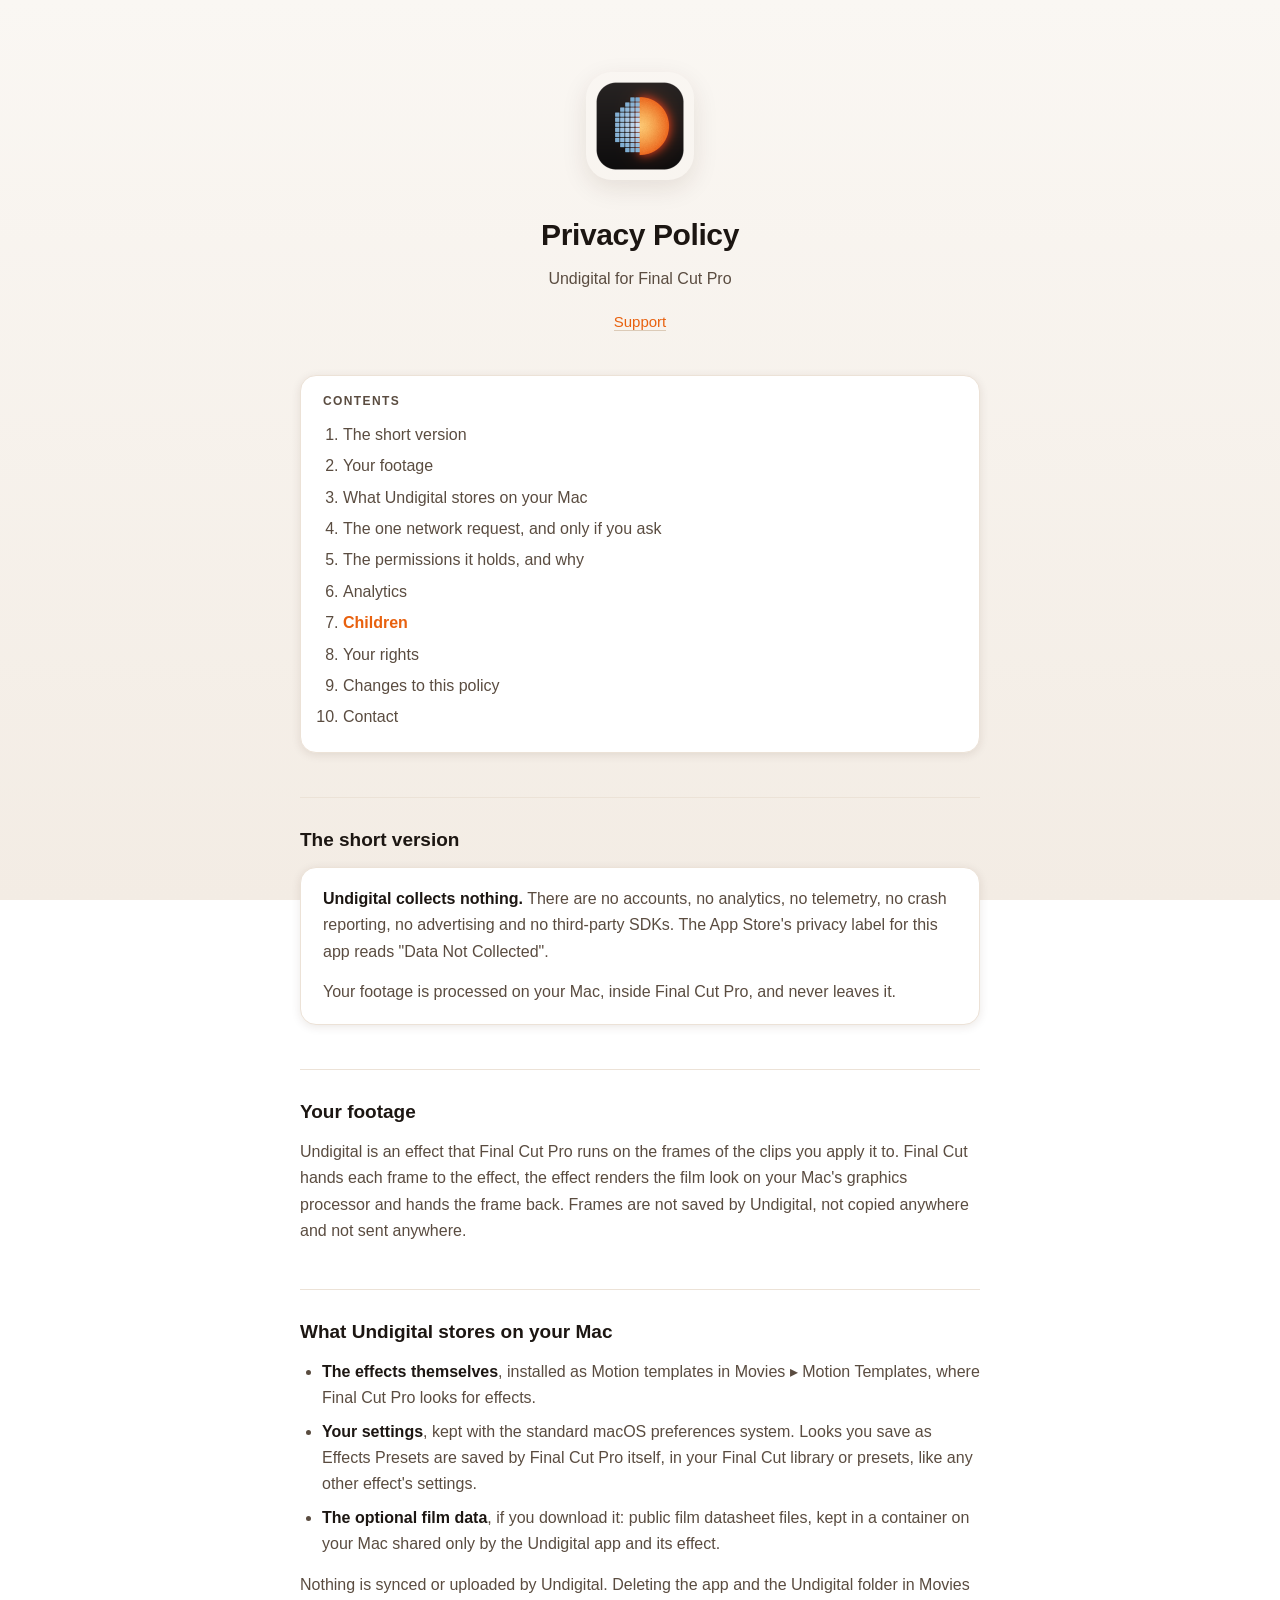
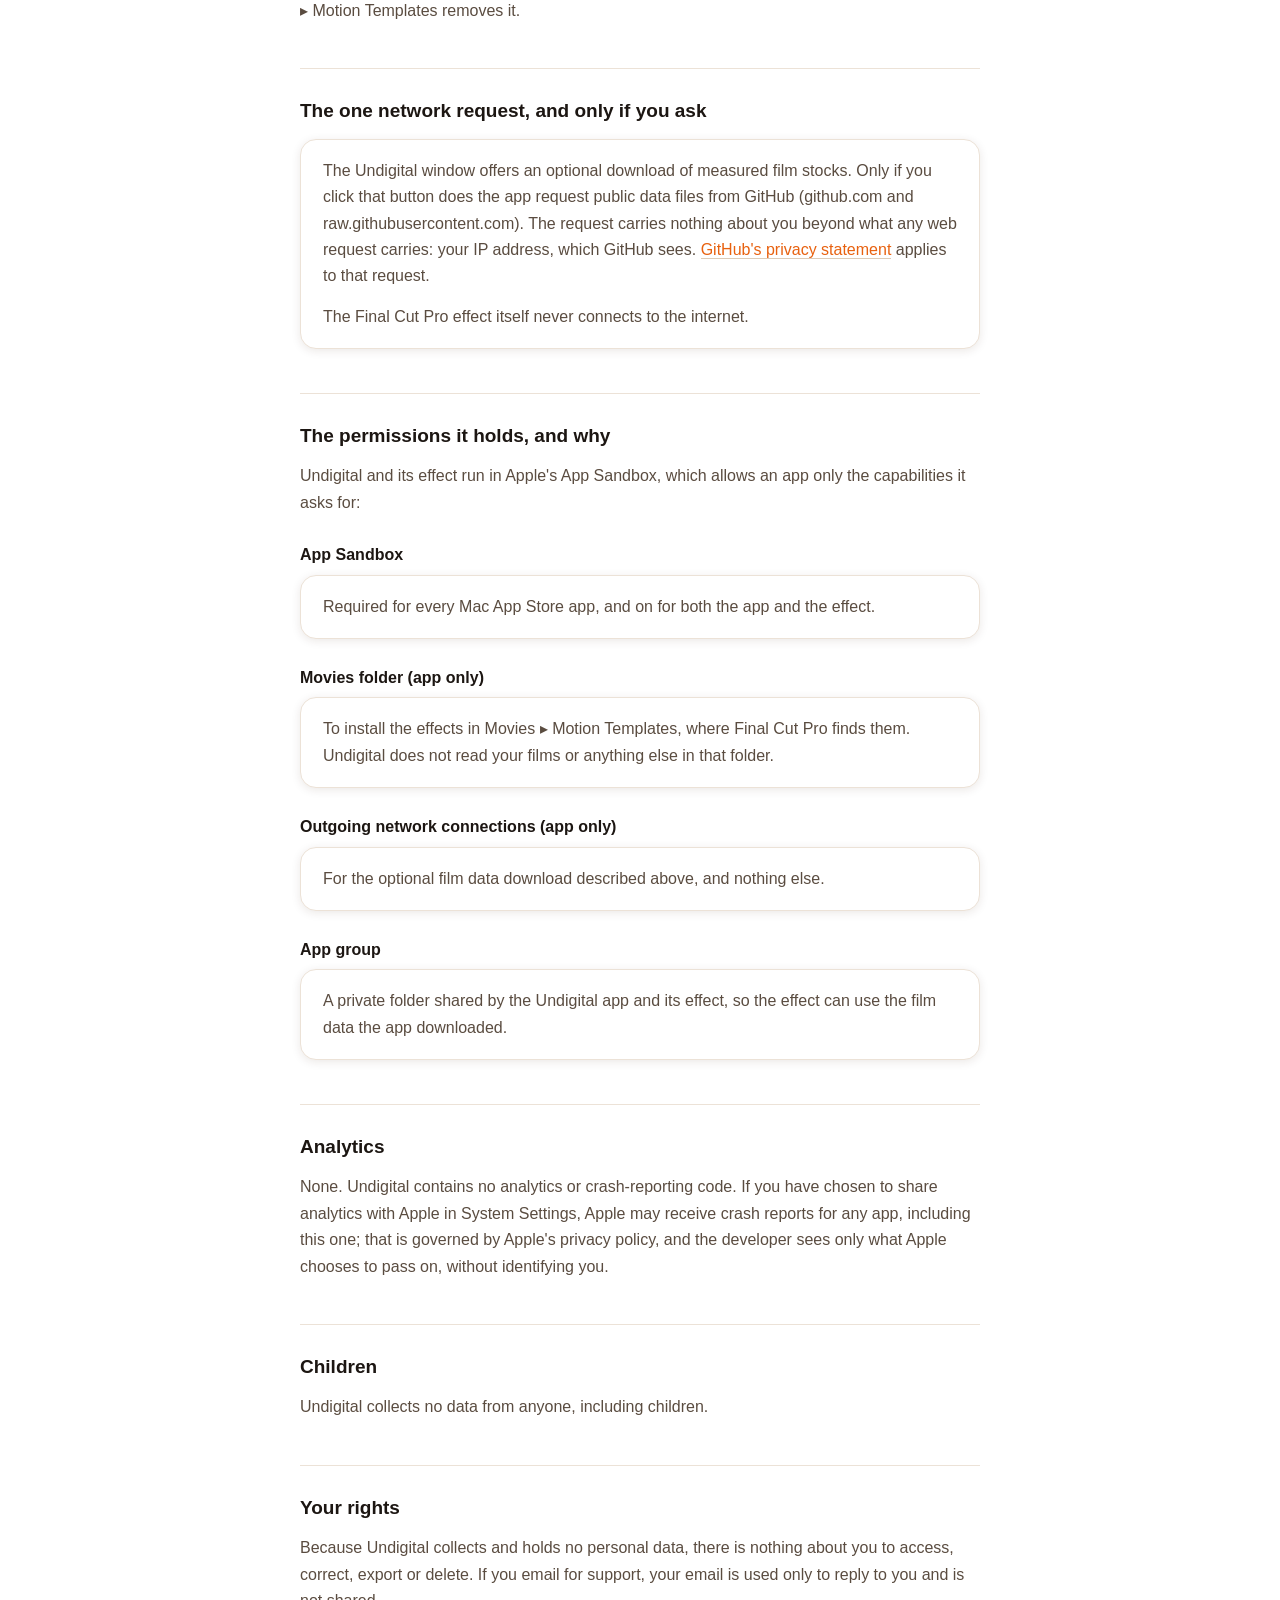
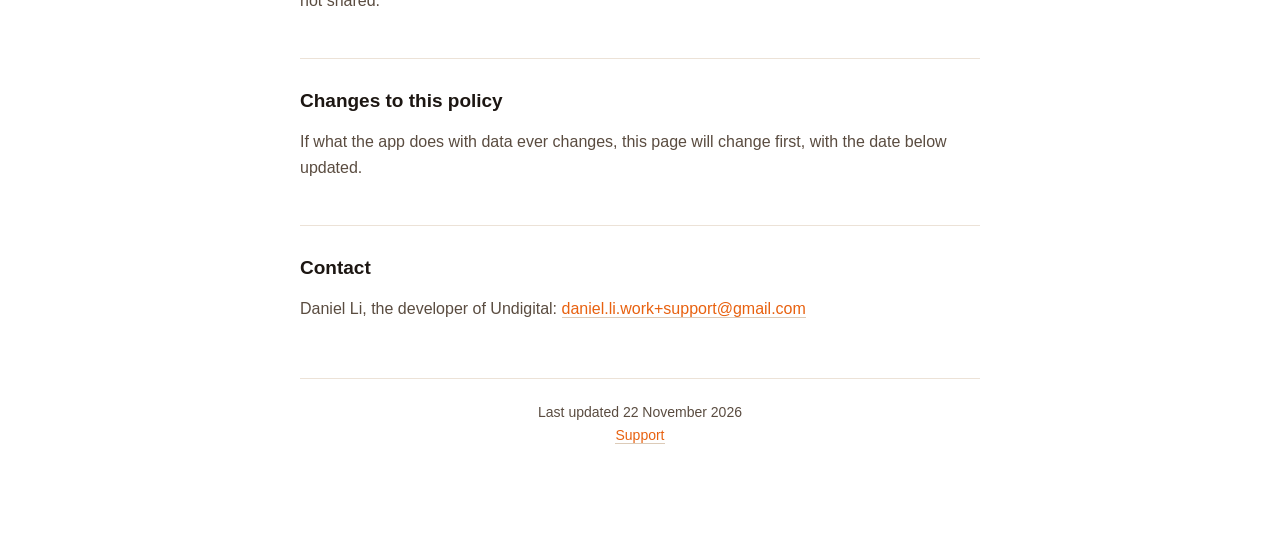
==== privacy.html @ 8bb25503 "Support page and privacy policy for Undigital Co-Authored-By: Claude Opus 5.5 <noreply@anthropic.com" ====
<!doctype html>
<html lang="en">
<head>
<meta charset="utf-8">
<meta name="viewport" content="width=device-width, initial-scale=1">
<title>Undigital — Privacy Policy</title>
<meta name="description" content="Privacy policy for Undigital. The app and its Final Cut Pro effect collect no data, have no accounts, and make no network requests except an optional film-data download you start yourself.">
<meta name="theme-color" content="#e8610f" media="(prefers-color-scheme: light)">
<meta name="theme-color" content="#121110" media="(prefers-color-scheme: dark)">
<link rel="icon" href="mark.png">
<link rel="stylesheet" href="style.css">
<!-- Set before first paint so revealed content never flashes. -->
<script>document.documentElement.classList.add('js');</script>
</head>
<body>
<div class="progress" aria-hidden="true"></div>
<div class="wrap">

<header>
  <img src="mark.png" alt="Undigital app icon" width="108" height="108">
  <h1>Privacy Policy</h1>
  <p class="tagline">Undigital for Final Cut Pro</p>
  <p class="nav"><a href="index.html">Support</a></p>
</header>

<nav class="toc reveal" aria-labelledby="toc-heading">
  <h2 id="toc-heading">Contents</h2>
  <ol>
    <li><a href="#short">The short version</a></li>
    <li><a href="#footage">Your footage</a></li>
    <li><a href="#stored">What Undigital stores on your Mac</a></li>
    <li><a href="#network">The one network request, and only if you ask</a></li>
    <li><a href="#entitlements">The permissions it holds, and why</a></li>
    <li><a href="#analytics">Analytics</a></li>
    <li><a href="#children">Children</a></li>
    <li><a href="#rights">Your rights</a></li>
    <li><a href="#changes">Changes to this policy</a></li>
    <li><a href="#contact">Contact</a></li>
  </ol>
</nav>

<h2 id="short" class="reveal">The short version</h2>

<div class="card reveal">
<p><strong>Undigital collects nothing.</strong> There are no accounts, no
analytics, no telemetry, no crash reporting, no advertising and no third-party
SDKs. The App Store's privacy label for this app reads "Data Not Collected".</p>
<p>Your footage is processed on your Mac, inside Final Cut Pro, and never
leaves it.</p>
</div>

<h2 id="footage" class="reveal">Your footage</h2>

<p class="reveal">Undigital is an effect that Final Cut Pro runs on the frames of
the clips you apply it to. Final Cut hands each frame to the effect, the effect
renders the film look on your Mac's graphics processor and hands the frame back.
Frames are not saved by Undigital, not copied anywhere and not sent anywhere.</p>

<h2 id="stored" class="reveal">What Undigital stores on your Mac</h2>

<ul class="reveal">
  <li><strong>The effects themselves</strong>, installed as Motion templates in
  Movies ▸ Motion Templates, where Final Cut Pro looks for effects.</li>
  <li><strong>Your settings</strong>, kept with the standard macOS preferences
  system. Looks you save as Effects Presets are saved by Final Cut Pro itself, in
  your Final Cut library or presets, like any other effect's settings.</li>
  <li><strong>The optional film data</strong>, if you download it: public film
  datasheet files, kept in a container on your Mac shared only by the Undigital
  app and its effect.</li>
</ul>

<p class="reveal">Nothing is synced or uploaded by Undigital. Deleting the app and
the Undigital folder in Movies ▸ Motion Templates removes it.</p>

<h2 id="network" class="reveal">The one network request, and only if you ask</h2>

<div class="card reveal">
<p>The Undigital window offers an optional download of measured film stocks.
Only if you click that button does the app request public data files from
GitHub (github.com and raw.githubusercontent.com). The request carries nothing
about you beyond what any web request carries: your IP address, which GitHub
sees. <a href="https://docs.github.com/en/site-policy/privacy-policies/github-general-privacy-statement" rel="noopener">GitHub's
privacy statement</a> applies to that request.</p>
<p>The Final Cut Pro effect itself never connects to the internet.</p>
</div>

<h2 id="entitlements" class="reveal">The permissions it holds, and why</h2>

<p class="reveal">Undigital and its effect run in Apple's App Sandbox, which
allows an app only the capabilities it asks for:</p>

<h3 class="reveal">App Sandbox</h3>
<div class="card reveal"><p>Required for every Mac App Store app, and on for both
the app and the effect.</p></div>

<h3 class="reveal">Movies folder (app only)</h3>
<div class="card reveal"><p>To install the effects in Movies ▸ Motion Templates,
where Final Cut Pro finds them. Undigital does not read your films or anything
else in that folder.</p></div>

<h3 class="reveal">Outgoing network connections (app only)</h3>
<div class="card reveal"><p>For the optional film data download described above,
and nothing else.</p></div>

<h3 class="reveal">App group</h3>
<div class="card reveal"><p>A private folder shared by the Undigital app and its
effect, so the effect can use the film data the app downloaded.</p></div>

<h2 id="analytics" class="reveal">Analytics</h2>

<p class="reveal">None. Undigital contains no analytics or crash-reporting code.
If you have chosen to share analytics with Apple in System Settings, Apple may
receive crash reports for any app, including this one; that is governed by
Apple's privacy policy, and the developer sees only what Apple chooses to pass
on, without identifying you.</p>

<h2 id="children" class="reveal">Children</h2>

<p class="reveal">Undigital collects no data from anyone, including children.</p>

<h2 id="rights" class="reveal">Your rights</h2>

<p class="reveal">Because Undigital collects and holds no personal data, there is
nothing about you to access, correct, export or delete. If you email for support,
your email is used only to reply to you and is not shared.</p>

<h2 id="changes" class="reveal">Changes to this policy</h2>

<p class="reveal">If what the app does with data ever changes, this page will
change first, with the date below updated.</p>

<h2 id="contact" class="reveal">Contact</h2>

<p class="reveal">Daniel Li, the developer of Undigital:
<a href="mailto:daniel.li.work+support@gmail.com">daniel.li.work+support@gmail.com</a></p>

<footer>
  <p>Last updated 22 November 2026<br>
  <a href="index.html">Support</a></p>
</footer>

</div>
<script src="site.js" defer></script>
</body>
</html>
---- style.css ----
/* Undigital support site. Palette echoes the app icon: a warm halation orange
   against near-black, with the icon's pale pixel blue as a quiet second colour.
   Dark-first like the icon, with a light variant derived from it. Structure and
   motion come from the Plimsoll support site. */
:root {
  --ground: #faf7f3;
  --ground-2: #f3ece4;
  --surface: #ffffff;
  --line: #ece2d7;
  --line-strong: #dccbb8;
  --text: #1c1612;
  --dim: #5a4c40;
  /* Kept for parity with the dark palette, not used for text (below 4.5:1). */
  --faint: #8a7a6c;
  --accent: #e8610f;
  --accent-2: #ff9a3c;
  /* Accent restated at text contrast. */
  --accent-text: #a8430a;
  --tint: #fbeee3;
  --shadow: rgba(60, 30, 10, 0.10);
  --shadow-lift: rgba(60, 30, 10, 0.16);

  --ease-out: cubic-bezier(0.23, 1, 0.32, 1);
  --ease-in-out: cubic-bezier(0.77, 0, 0.175, 1);
  --dur-hover: 160ms;
  --dur-accordion: 240ms;
  --dur-reveal: 420ms;
}

@media (prefers-color-scheme: dark) {
  :root {
    --ground: #121110;
    --ground-2: #191715;
    --surface: #1e1b19;
    --line: #2e2925;
    --line-strong: #463d36;
    --text: #f6f1ec;
    --dim: #c9bdb2;
    --faint: #8f8378;
    --accent: #ff8a2a;
    --accent-2: #ffb36b;
    --accent-text: #ffb36b;
    --tint: #2a1f17;
    --shadow: rgba(0, 0, 0, 0.35);
    --shadow-lift: rgba(0, 0, 0, 0.5);
  }
}

* { box-sizing: border-box; }

html { scroll-behavior: smooth; scroll-padding-top: 80px; }
@media (prefers-reduced-motion: reduce) {
  html { scroll-behavior: auto; }
}

body {
  margin: 0;
  padding: 0 24px 96px;
  background: linear-gradient(180deg, var(--ground) 0%, var(--ground-2) 100%);
  background-attachment: fixed;
  color: var(--text);
  font: 16px/1.65 -apple-system, BlinkMacSystemFont, "Segoe UI", Inter, sans-serif;
  -webkit-font-smoothing: antialiased;
}

.wrap { max-width: 680px; margin: 0 auto; }

/* ---------- Reading progress -------------------------------------------
   Scroll-driven where the engine has scroll timelines — Chrome and Safari
   both do — so it runs off the main thread with no scroll listener at all.
   Firefox has none yet; there site.js drives the identical transform from a
   passive, rAF-throttled listener instead.

   The animation is declared inside @supports on purpose. Left unguarded, an
   engine without scroll timelines ignores `animation-timeline`, falls back to
   the document timeline at the default 0s duration, and `both` fill paints a
   permanently full bar. Guarded, it simply stays at scaleX(0) and paints
   nothing until JS takes over. */
.progress {
  position: fixed;
  inset: 0 0 auto 0;
  height: 3px;
  transform: scaleX(0);
  transform-origin: 0 50%;
  background: linear-gradient(90deg, var(--accent), var(--accent-2));
  z-index: 20;
}
@supports (animation-timeline: scroll(root block)) {
  .progress {
    animation: progress-grow linear both;
    animation-timeline: scroll(root block);
  }
}
@keyframes progress-grow {
  from { transform: scaleX(0); }
  to { transform: scaleX(1); }
}

/* ---------- Header ------------------------------------------------------ */
header { text-align: center; padding: 72px 0 8px; }
header img {
  width: 108px; height: 108px; border-radius: 26px;
  box-shadow: 0 8px 26px var(--shadow);
}

h1 {
  font-size: 30px; font-weight: 600; letter-spacing: -0.4px;
  margin: 22px 0 6px;
}
.tagline { color: var(--dim); margin: 0 0 8px; }

h2 {
  font-size: 19px; font-weight: 600; margin: 44px 0 12px;
  padding-top: 26px; border-top: 1px solid var(--line);
  scroll-margin-top: 84px;
}
h3 { font-size: 16px; font-weight: 600; margin: 26px 0 6px; color: var(--text); }

p, li { color: var(--dim); }
p { margin: 0 0 14px; }
ul { padding-left: 22px; margin: 0 0 14px; }
li { margin-bottom: 7px; }
strong { color: var(--text); font-weight: 600; }

a {
  color: var(--accent);
  text-decoration: none;
  border-bottom: 1px solid var(--line-strong);
  transition: border-bottom-color var(--dur-hover) ease,
              color var(--dur-hover) ease;
}
@media (hover: hover) and (pointer: fine) {
  a:hover { border-bottom-color: var(--accent); color: var(--accent-text); }
}
a:focus-visible {
  outline: 2px solid var(--accent);
  outline-offset: 3px;
  border-radius: 3px;
}

.card {
  background: var(--surface);
  border: 1px solid var(--line);
  border-radius: 16px;
  padding: 18px 22px;
  margin: 0 0 14px;
  box-shadow: 0 2px 10px var(--shadow);
}
.card p:last-child { margin-bottom: 0; }

.nav { text-align: center; margin: 18px 0 0; font-size: 15px; }
.nav a { margin: 0 10px; }

footer {
  margin-top: 56px; padding-top: 22px; border-top: 1px solid var(--line);
  color: var(--dim); font-size: 14px; text-align: center;
}

code {
  background: rgba(232, 97, 15, .10); padding: 2px 6px;
  border-radius: 5px; font-size: 14px; color: var(--accent);
}

/* ---------- FAQ accordion ----------------------------------------------
   Native <details>, so it opens and closes with no JS at all; the
   transition is progressive enhancement on top. */
.faq {
  background: var(--surface);
  border: 1px solid var(--line);
  border-radius: 16px;
  margin: 0 0 10px;
  box-shadow: 0 2px 10px var(--shadow);
  transition: box-shadow var(--dur-hover) ease,
              border-color var(--dur-hover) ease;
}
@media (hover: hover) and (pointer: fine) {
  .faq:hover { border-color: var(--line-strong); }
}
.faq[open] { box-shadow: 0 6px 20px var(--shadow-lift); }

.faq summary {
  cursor: pointer;
  list-style: none;
  padding: 16px 52px 16px 22px;
  position: relative;
  font-size: 16px;
  font-weight: 600;
  color: var(--text);
  border-radius: 16px;
}
.faq summary::-webkit-details-marker { display: none; }
.faq summary:focus-visible {
  outline: 2px solid var(--accent);
  outline-offset: -2px;
}

/* Chevron, drawn in CSS so there's no asset to load. */
.faq summary::after {
  content: "";
  position: absolute;
  right: 22px; top: 50%;
  width: 9px; height: 9px;
  border-right: 2px solid var(--accent);
  border-bottom: 2px solid var(--accent);
  transform: translateY(-70%) rotate(45deg);
  transform-origin: center;
  transition: transform var(--dur-accordion) var(--ease-out);
}
.faq[open] summary::after { transform: translateY(-25%) rotate(225deg); }

/* The panel is a one-row grid animated 0fr -> 1fr. That interpolates in
   Chrome, Safari and Firefox alike. The obvious alternative — transitioning
   ::details-content's block-size to `auto` — additionally needs
   `interpolate-size: allow-keywords`, which Safari and Firefox do not
   support, so there the accordion silently snapped open with no transition.

   The row is minmax(0, Nfr) rather than a bare Nfr on purpose. A bare `0fr`
   means minmax(auto, 0fr), and that auto floor is the item's own padding —
   measured at 18px in both Chrome and Safari, so every closed question kept a
   visible strip. An explicit 0 minimum removes the floor; .faq-panel then
   clips the padding that overflows it. */
.faq-panel {
  display: grid;
  grid-template-rows: minmax(0, 0fr);
  overflow: hidden;
  transition: grid-template-rows var(--dur-accordion) var(--ease-out);
}
.faq[open] > .faq-panel { grid-template-rows: minmax(0, 1fr); }
/* site.js sets these while it drives a transition, so the row has a value to
   travel from. Same specificity as the [open] rule above, so order decides. */
.faq.is-collapsed > .faq-panel { grid-template-rows: minmax(0, 0fr); }
.faq.is-expanded > .faq-panel { grid-template-rows: minmax(0, 1fr); }

.faq-body { min-height: 0; padding: 0 22px 18px; }
.faq-body p { margin: 0 0 12px; }
.faq-body p:last-child { margin-bottom: 0; }

/* ---------- Table of contents ------------------------------------------ */
.toc {
  background: var(--surface);
  border: 1px solid var(--line);
  border-radius: 16px;
  padding: 16px 22px;
  margin: 32px 0 0;
  box-shadow: 0 2px 10px var(--shadow);
}
.toc h2 {
  border: 0; padding: 0; margin: 0 0 10px;
  font-size: 12px; letter-spacing: 1.4px; text-transform: uppercase;
  color: var(--dim);
}
.toc ol { margin: 0; padding-left: 20px; }
.toc li { margin-bottom: 5px; }
.toc a {
  border-bottom: 0;
  color: var(--dim);
  transition: color var(--dur-hover) ease;
}
@media (hover: hover) and (pointer: fine) {
  .toc a:hover { color: var(--accent); }
}
.toc a[aria-current="true"] { color: var(--accent); font-weight: 600; }

/* ---------- Scroll reveal ----------------------------------------------
   Only applied when JS is running, so the pages are fully readable with
   scripting off — which matters for a legal document. */
.js .reveal {
  opacity: 0;
  transform: translateY(10px);
  transition: opacity var(--dur-reveal) var(--ease-out),
              transform var(--dur-reveal) var(--ease-out);
  transition-delay: calc(var(--reveal-i, 0) * 55ms);
}
.js .reveal.is-visible {
  opacity: 1;
  transform: none;
}

@media (prefers-reduced-motion: reduce) {
  /* Keep the fade — it still signals arrival — but drop the movement. */
  .js .reveal { transform: none; transition: opacity 200ms ease; }
  .faq summary::after,
  .faq-panel { transition: none; }
  .progress { display: none; }
}

@media (max-width: 520px) {
  header { padding-top: 48px; }
  h1 { font-size: 25px; }
  .faq summary { padding: 15px 46px 15px 18px; font-size: 15.5px; }
  .faq-body { padding: 0 18px 16px; }
  .toc { padding: 14px 18px; }
}
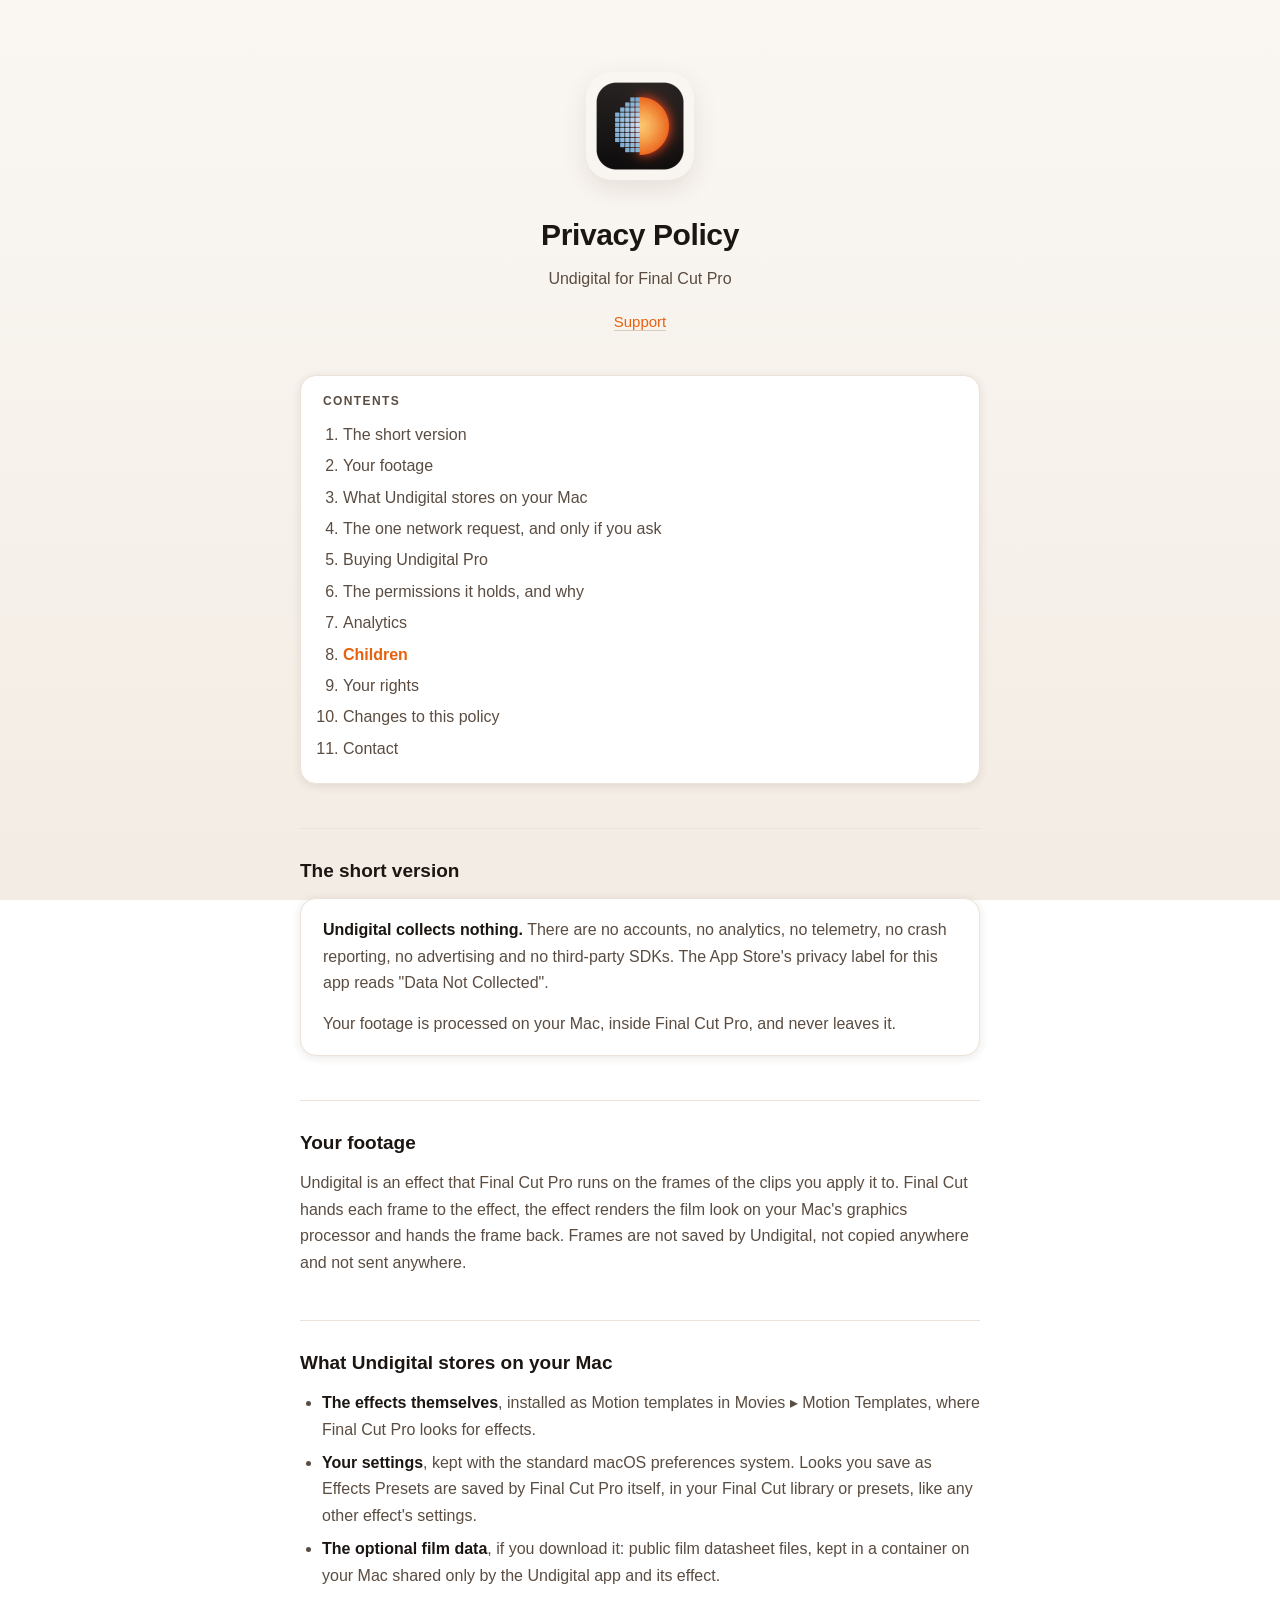
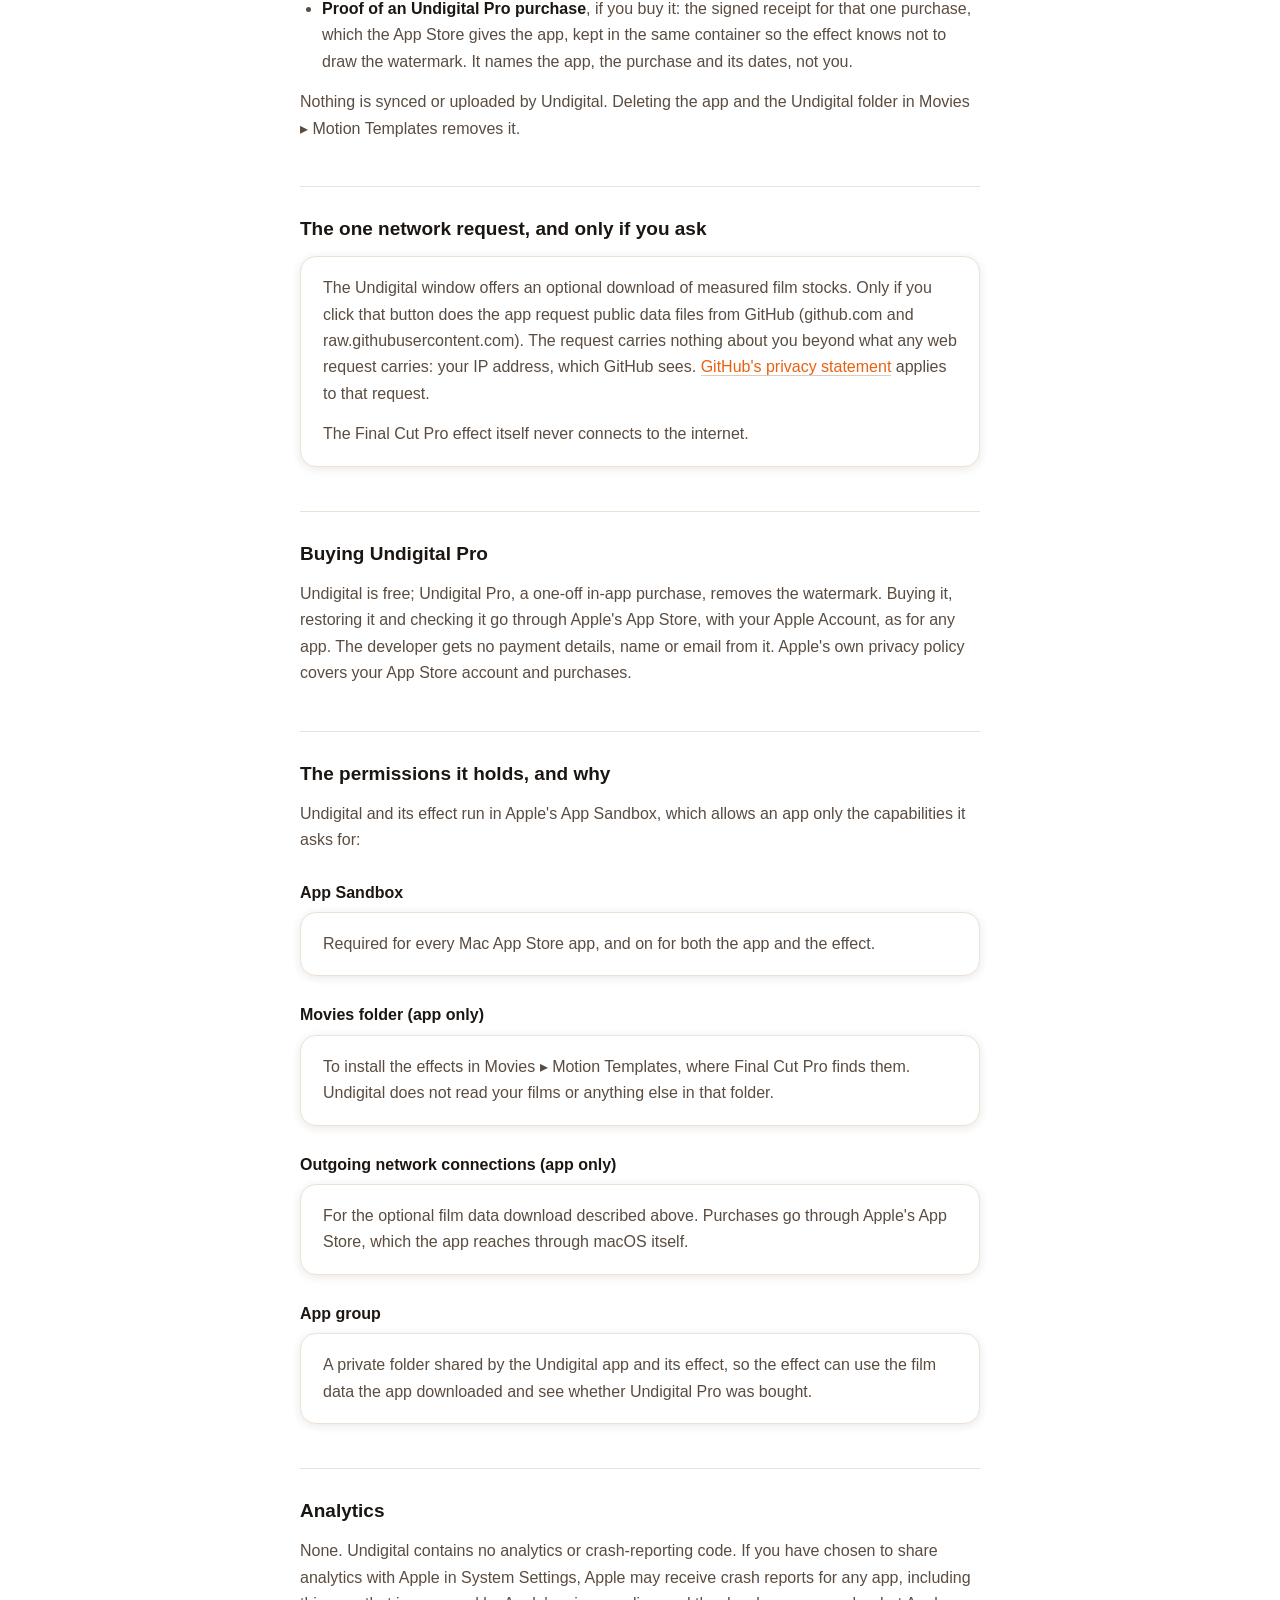
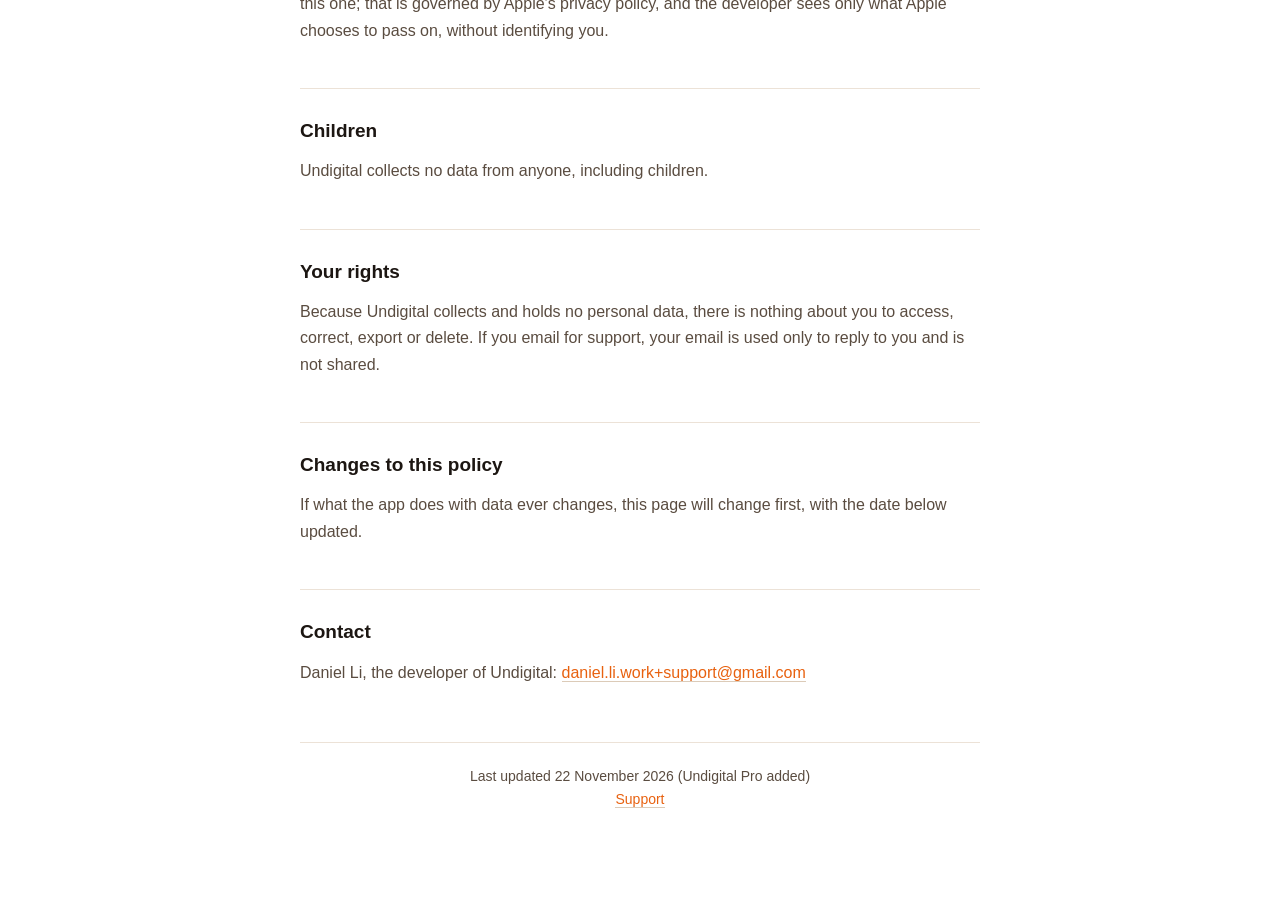
==== commit a2680b30: "Undigital Pro: watermark FAQ, restoring on another Mac, purchase section in the privacy policy Co-Au" ====
--- a/privacy.html
+++ b/privacy.html
@@ -30,6 +30,7 @@
     <li><a href="#footage">Your footage</a></li>
     <li><a href="#stored">What Undigital stores on your Mac</a></li>
     <li><a href="#network">The one network request, and only if you ask</a></li>
+    <li><a href="#purchase">Buying Undigital Pro</a></li>
     <li><a href="#entitlements">The permissions it holds, and why</a></li>
     <li><a href="#analytics">Analytics</a></li>
     <li><a href="#children">Children</a></li>
@@ -67,6 +68,10 @@
   <li><strong>The optional film data</strong>, if you download it: public film
   datasheet files, kept in a container on your Mac shared only by the Undigital
   app and its effect.</li>
+  <li><strong>Proof of an Undigital Pro purchase</strong>, if you buy it: the
+  signed receipt for that one purchase, which the App Store gives the app, kept in
+  the same container so the effect knows not to draw the watermark. It names the
+  app, the purchase and its dates, not you.</li>
 </ul>
 
 <p class="reveal">Nothing is synced or uploaded by Undigital. Deleting the app and
@@ -84,6 +89,14 @@
 <p>The Final Cut Pro effect itself never connects to the internet.</p>
 </div>
 
+<h2 id="purchase" class="reveal">Buying Undigital Pro</h2>
+
+<p class="reveal">Undigital is free; Undigital Pro, a one-off in-app purchase,
+removes the watermark. Buying it, restoring it and checking it go through Apple's
+App Store, with your Apple Account, as for any app. The developer gets no payment
+details, name or email from it. Apple's own privacy policy covers your App Store
+account and purchases.</p>
+
 <h2 id="entitlements" class="reveal">The permissions it holds, and why</h2>
 
 <p class="reveal">Undigital and its effect run in Apple's App Sandbox, which
@@ -99,12 +112,14 @@
 else in that folder.</p></div>
 
 <h3 class="reveal">Outgoing network connections (app only)</h3>
-<div class="card reveal"><p>For the optional film data download described above,
-and nothing else.</p></div>
+<div class="card reveal"><p>For the optional film data download described above.
+Purchases go through Apple's App Store, which the app reaches through macOS
+itself.</p></div>
 
 <h3 class="reveal">App group</h3>
 <div class="card reveal"><p>A private folder shared by the Undigital app and its
-effect, so the effect can use the film data the app downloaded.</p></div>
+effect, so the effect can use the film data the app downloaded and see whether
+Undigital Pro was bought.</p></div>
 
 <h2 id="analytics" class="reveal">Analytics</h2>
 
@@ -135,7 +150,7 @@
 <a href="mailto:daniel.li.work+support@gmail.com">daniel.li.work+support@gmail.com</a></p>
 
 <footer>
-  <p>Last updated 22 November 2026<br>
+  <p>Last updated 22 November 2026 (Undigital Pro added)<br>
   <a href="index.html">Support</a></p>
 </footer>
 
